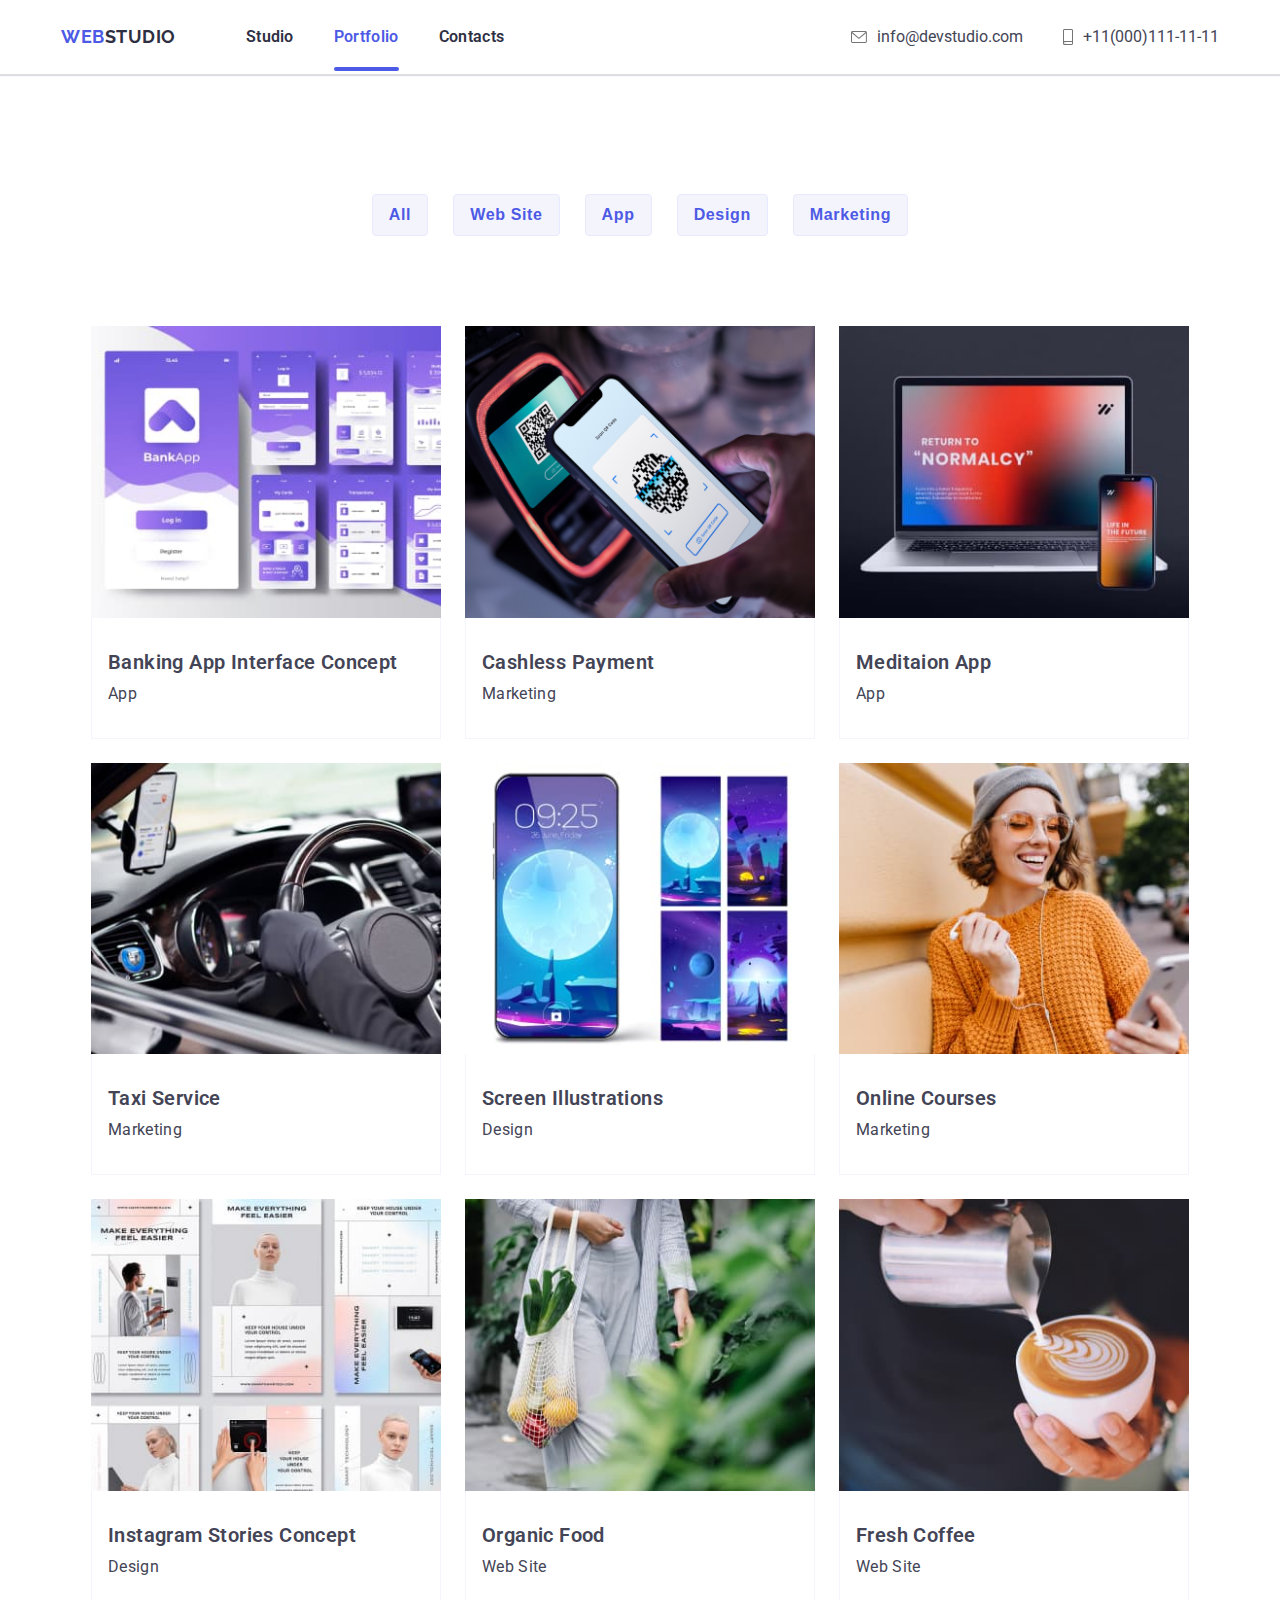
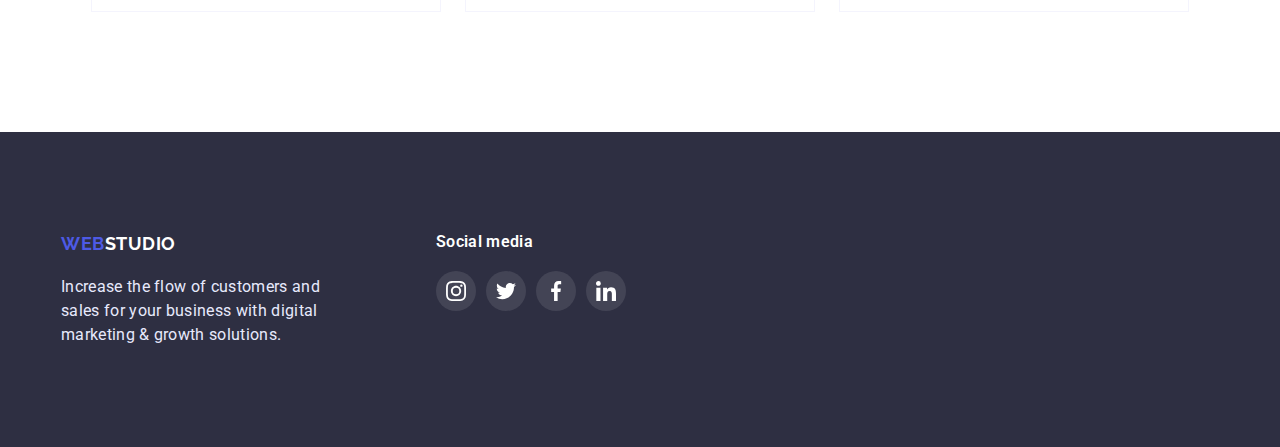
==== portfolio.html @ a41ee50e "first commit" ====
<!DOCTYPE html>
<html lang="en">
<head>
    <meta charset="UTF-8">
    <meta http-equiv="X-UA-Compatible" content="IE=edge">
    <meta name="viewport" content="width=device-width, initial-scale=1.0">
    <title>HomeWork03</title>
    <link rel="stylesheet" href="css/styles.css">
    <link rel="preconnect" href="https://fonts.googleapis.com">
    <link rel="preconnect" href="https://fonts.gstatic.com" crossorigin>
    <link href="https://fonts.googleapis.com/css2?family=Raleway:wght@700&family=Roboto:wght@400;500;700;900&display=swap" rel="stylesheet">
    <link rel="stylesheet" href="node_modules/modern-normalize/modern-normalize.css">
</head>
<body>
    <header class="header">
        <div class="container">
            <nav class="nav">
                <a href="#" class="logo"><span class="logo-text">WEB</span>STUDIO</a>
                <ul class="nav-list">
                    <li class="nav-item">
                        <a class="nav-link" href="./index.html">Studio</a>
                    </li>
                    <li class="nav-item">
                        <a class="nav-link current" href="./portfolio.html">Portfolio</a>
                    </li>
                    <li class="nav-item">
                        <a class="nav-link" href="#">Contacts</a>
                    </li>
                </ul>
            </nav>
            <ul class="contact-list">
                <li class="contact-item">
                    <a class="contact-link" href="mailto:info@devstudio.com">
                      <svg class="icon" width="16" height="12">
                        <use href="./images/sprite.svg#icon-mail"></use>
                      </svg>
                      info@devstudio.com
                    </a>
                </li>
                <li class="contact-item">
                    <a class="contact-link" href="tel:+11 (000) 111-11-11">
                      <svg class="icon" width="10" height="16">
                        <use href="./images/sprite.svg#icon-smartphone"></use>
                      </svg>+11(000)111-11-11</a>
                </li>
            </ul>
        </div>
    </header>
    <main>
        <section class="portfolio section">
            <div class="container">
                <h1 class="portfolio-title hidden">Portfolio</h1>
                <ul class="filteres">
                    <li class="filter-item">
                        <button type="button" class="filter-btn">All</button>
                    </li>
                    <li class="filter-item">
                        <button type="button"  class="filter-btn">Web Site</button>
                    </li>
                    <li class="filter-item">
                        <button type="button"  class="filter-btn">App</button>
                    </li>
                    <li class="filter-item">
                        <button type="button"  class="filter-btn">Design</button>
                    </li>
                    <li class="filter-item">
                        <button type="button"  class="filter-btn">Marketing</button>
                    </li>
                </ul>
                <ul class="gallery-list">
                    <li class="gallery-card">
                        <div class="gallery-card-thumb">
                            <img src="./images/img05.jpg" alt="Banking App Interface Concept" width="350"
                            height="294">
                            <div class="gallery-card-info">
                                <p class="gallery-card-info-text">
                                    14 Stylish and User-Friendly App Design Concepts · Task Manager App · Calorie Tracker App · Exotic Fruit Ecommerce App · Cloud Storage App
                                </p>
                              </div>
                        </div>
                        <div class="gallery-card-wrapper">
                            <h2 class="gallery-card-title">Banking App Interface Concept</h2>
                            <p class="gallery-card-text">App</p>
                        </div>
                    </li>
                    <li class="gallery-card">
                        <div class="gallery-card-thumb">
                            <img class="img" src="./images/img06.jpg" alt="Cashless Payment" width="350"
                            height="294">
                            <div class="gallery-card-info">
                                <p class="gallery-card-info-text">
                                    14 Stylish and User-Friendly App Design Concepts · Task Manager App · Calorie Tracker App · Exotic Fruit Ecommerce App · Cloud Storage App
                                </p>
                              </div>
                        </div>                      
                        <div class="gallery-card-wrapper">
                            <h2 class="gallery-card-title">Cashless Payment</h2>
                            <p class="gallery-card-text">Marketing</p>
                        </div>
                    </li>
                    <li class="gallery-card">   
                        <div class="gallery-card-thumb">
                            <img src="./images/img07.jpg" alt="Meditaion App" width="350"
                            height="294">
                            <div class="gallery-card-info">
                                <p class="gallery-card-info-text">
                                    14 Stylish and User-Friendly App Design Concepts · Task Manager App · Calorie Tracker App · Exotic Fruit Ecommerce App · Cloud Storage App
                                </p>
                              </div>
                        </div>                     
                        <div class="gallery-card-wrapper">
                            <h2 class="gallery-card-title">Meditaion App</h2>
                            <p class="gallery-card-text">App</p>
                        </div>
                    </li>
                    <li class="gallery-card">
                        <div class="gallery-card-thumb">
                            <img src="./images/img08.jpg" alt="Taxi Service"   width="350"
                            height="294">
                            <div class="gallery-card-info">
                                <p class="gallery-card-info-text">
                                    14 Stylish and User-Friendly App Design Concepts · Task Manager App · Calorie Tracker App · Exotic Fruit Ecommerce App · Cloud Storage App
                                </p>
                              </div>
                        </div>
                        <div class="gallery-card-wrapper">
                            <h2 class="gallery-card-title">Taxi Service</h2>
                            <p class="gallery-card-text">Marketing</p>
                        </div>
                    </li>
                    <li class="gallery-card">
                        <div class="gallery-card-thumb">
                            <img src="./images/img09.jpg" alt="Screen Illustrations" width="350"
                            height="294">
                            <div class="gallery-card-info">
                                <p class="gallery-card-info-text">
                                    14 Stylish and User-Friendly App Design Concepts · Task Manager App · Calorie Tracker App · Exotic Fruit Ecommerce App · Cloud Storage App
                                </p>
                              </div>
                        </div>
                        <div class="gallery-card-wrapper">
                            <h2 class="gallery-card-title">Screen Illustrations</h2>
                            <p class="gallery-card-text">Design</p>
                        </div>
                    </li>
                    <li class="gallery-card">
                        <div class="gallery-card-thumb">
                            <img src="./images/img10.jpg" alt="Online Courses" width="350"
                            height="294">
                            <div class="gallery-card-info">
                                <p class="gallery-card-info-text">
                                    14 Stylish and User-Friendly App Design Concepts · Task Manager App · Calorie Tracker App · Exotic Fruit Ecommerce App · Cloud Storage App
                                </p>
                              </div>
                        </div>
                        <div class="gallery-card-wrapper">
                            <h2 class="gallery-card-title">Online Courses</h2>
                            <p class="gallery-card-text">Marketing</p>
                        </div>
                    </li>
                    <li class="gallery-card">
                        <div class="gallery-card-thumb">
                            <img src="./images/img11.jpg" alt="Instagram Stories Concept" width="350"
                            height="294">
                            <div class="gallery-card-info">
                                <p class="gallery-card-info-text">
                                    14 Stylish and User-Friendly App Design Concepts · Task Manager App · Calorie Tracker App · Exotic Fruit Ecommerce App · Cloud Storage App
                                </p>
                              </div>
                        </div>
                        <div class="gallery-card-wrapper">
                            <h2 class="gallery-card-title">Instagram Stories Concept</h2>
                            <p class="gallery-card-text">Design</p>
                        </div>
                    </li>
                    <li class="gallery-card"> 
                        <div class="gallery-card-thumb">
                            <img src="./images/img12.jpg" alt="Organic Food" width="350"
                            height="294">
                            <div class="gallery-card-info">
                                <p class="gallery-card-info-text">
                                    14 Stylish and User-Friendly App Design Concepts · Task Manager App · Calorie Tracker App · Exotic Fruit Ecommerce App · Cloud Storage App
                                </p>
                            </div>
                        </div>
                        <div class="gallery-card-wrapper">
                            <h2 class="gallery-card-title">Organic Food</h2>
                            <p class="gallery-card-text">Web Site</p>
                        </div>
                    </li>
                    <li class="gallery-card">
                        <div class="gallery-card-thumb">
                            <img src="./images/img13.jpg" alt="Banking App Interface Concept" width="350"
                            height="294">
                                                    <div class="gallery-card-info">
                                <p class="gallery-card-info-text">
                                    14 Stylish and User-Friendly App Design Concepts · Task Manager App · Calorie Tracker App · Exotic Fruit Ecommerce App · Cloud Storage App
                                </p>
                              </div>
                        </div>
                        <div class="gallery-card-wrapper">
                            <h2 class="gallery-card-title">Fresh Coffee</h2>
                            <p class="gallery-card-text">Web Site</p>
                        </div>
                    </li>
                </ul>
            </div>
        </section>
    </main>
    <footer class="footer">
        <div class="container">
            <div class="footer-info">
                <a href="#" class="logo footer-logo"><span class="logo-text">WEB</span>STUDIO</a>
                <p class="footer-text">Increase the flow of customers and sales for your business with digital marketing & growth solutions.</p>
            </div>
            <div class="footer-links">
                <p class="footer-links-title">Social media</p>
                <ul class="list">
                  <li class="item">
                    <a class="link" href="https://www.instagram.com/" target="_blank" rel="noopener noreferrer">
                      <svg class="icon" width="20" height="20">
                        <use href="./images/sprite.svg#icon-instagram"></use>
                      </svg>
                    </a>
                  </li>
                  <li class="item">
                    <a class="link" href="https://twitter.com/" target="_blank" rel="noopener noreferrer"
                      ><svg class="icon" width="20" height="20">
                        <use href="./images/sprite.svg#icon-twitter"></use>
                      </svg>
                    </a>
                  </li>
                  <li class="item">
                    <a class="link" href="https://www.facebook.com/" target="_blank" rel="noopener noreferrer"
                      ><svg class="icon" width="20" height="20">
                        <use href="./images/sprite.svg#icon-facebook"></use>
                      </svg>
                    </a>
                  </li>
                  <li class="item">
                    <a class="link" href="https://www.linkedin.com/" target="_blank" rel="noopener noreferrer">
                        <svg class="icon" width="20" height="20">
                            <use href="./images/sprite.svg#icon-linkedin">
                            </use>
                        </svg>
                    </a>
                  </li>
                </ul>
              </div>
        </div>
    </footer>
</body>
</html>
---- css/styles.css ----
:root {
    --primary-text-color: #434455;
    --primary-bg-color: #ffffff;
    --navy-blue: #2E2F42;
    --iris: #4D5AE5;
    --cloud: #F4F4FD;
    --cornflower: #E7E9FC;
  }

  body {
    color: var(--primary-text-color);
    background-color: var(--primery-bg-color);
    font-family: Roboto, sans-serif;
    margin: 0;
    padding: 0;
    box-sizing: border-box;
}

ul, li, h1, h2, h3, p, a {
    margin: 0;
    padding: 0;
}

img {
    display: block;
    max-width: 100%;
    height: auto;
}

.container {
    width: 1158px;
    margin: 0 auto;
    padding: 0 15px;
}

.section {
    padding: 120px 0;
}

.header {
    padding: 25px 0;
    box-shadow: 1px 1px 1px 1px rgba(46, 47, 66, 0.16);
}

.header > .container {
    display: flex;
    justify-content: space-between;
}

.nav {
    display: flex;
    justify-content: space-between;
    align-items: center;
}

.nav-list {
    display: flex;
    align-items: center;
}

.nav-item {
    list-style: none;
    padding: 0;
    font-size: 16px;
    font-weight: 600;
    line-height: 1.5;
    letter-spacing: 0.02em;
    transition: color 250ms cubic-bezier(0.4, 0, 0.2, 1);
}

.nav-item:not(:last-child) {
    margin-right: 40px;
}

.nav-link {
    color: var(--navy-blue);
    text-decoration: none;
}

.nav-link.current {
    position: relative;
    color: var(--iris);
}

.nav-link.current::after {
    content: "";
    position: absolute;
    bottom: -25px;
    left: 0;
    width: 100%;
    height: 4px;
    background-color: var(--iris);
    border-radius: 2px;
  }

.nav-link:hover {
    color: var(--primary-text-color);
}

.nav-link:focus {
    color: var(--iris);
}

.contact-list {
    display: flex;
    align-items: center;
}

.contact-item {
    list-style: none;
    font-size: 16px;
    line-height: 1.5;
    margin-left: 40px;
    
}

.contact-link:hover {
    color: var(--iris);
}

.contact-link {
    display: flex;
    align-items: center;
    gap: 10px;
    text-decoration: none;
    color: var(--primary-text-color);
    transition: color 250ms cubic-bezier(0.4, 0, 0.2, 1), fill 250ms cubic-bezier(0.4, 0, 0.2, 1);
}

.logo {
    margin-right: 70px;
  
    color: var(--navy-blue);
  
    font-family: Raleway, sans-serif;
    font-weight: 700;
    font-size: 18px;
    line-height: 1.3;
    letter-spacing: 0.03em;

    text-decoration: none;
  }

.logo-text {
    color: var(--iris);
  }

.backdrop {
    position: absolute;
    top: 0;
    left: 0;
    width: 100%;
    height: 100%;
    background-color: rgba(0, 0, 0, 0.2);
  
    opacity: 1;
}

.backdrop.is-hidden {
    opacity: 0;
    pointer-events: none;
}

.modal {
    position: absolute;
    z-index: 999;
    top: 50%;
    left: 50%;
    transform: translate(-50%, -50%);
    display: flex;
    justify-content: flex-end;
    align-items: flex-start;
  
    min-height: 581px;
    min-width: 528px;
    background-color: #fff;
}

.close {
    min-width: 24px;
    min-height: 24px;
    padding: 0;
    border: none;
    margin-top: 8px;
    margin-right: 8px;
    background-color: transparent;
    background-repeat: no-repeat;
    background-image: url(../images/close.svg);
}

.close:hover {
    cursor: pointer;
}

.tagline {
    background-color: var(--navy-blue);
    padding: 180px 0;
    margin-right: auto;
    margin-left: auto;
    max-width: 1600px;
    background-image: linear-gradient(rgba(46, 47, 66, 0.8), rgba(46, 47, 66, 0.8)), url(../images/tagline-bg.jpg);
    background-repeat: no-repeat;

}

.tagline > .container{
    display: flex;
    flex-direction: column;
    align-items: center;
    justify-content: center;
}

.tagline-title {
    font-size: 56px;
    font-weight: 600;
    line-height: 1.1;
    letter-spacing: 0.02em;
    color: var(--primary-bg-color);
    margin-bottom: 55px;
    text-align: center;
}

.tagline-btn {
    padding: 16px 32px;
    background-color: var(--iris);
    color: var(--primary-bg-color);
    border: none;
    border-radius: 4px;
    font-size: 16px;
    font-weight: 600;
    line-height: 1.1;
    letter-spacing: 0.04em;
    transition: color 250ms cubic-bezier(0.4, 0, 0.2, 1), background-color 250ms cubic-bezier(0.4, 0, 0.2, 1);
}

.tagline-btn:hover,
.tagline-btn:focus {
    cursor: pointer;
    box-shadow: 1px 1px 1px 1px rgba(46, 47, 66, 0.16);
}

.icon-box {
    display: flex;
    justify-content: center;
    align-items: center;
    height: 120px;
    margin-bottom: 30px;
    border-radius: 4px;
  
    background-color: var(--cloud);
  }

.advantages {
    padding-bottom: 0;
}


.advantages-list {
    display: flex;
}

.advantages-item {
    list-style: none;
    width: 270px;
    display: flex;
    flex-direction: column;
    flex-wrap: wrap;
}

.advantages-item:not(:last-child) {
    margin-right: 30px;
}

.advantages-title {
    font-size: 20px;
    font-weight: 600;
    line-height: 1.2;
    letter-spacing: 0.02em;
    color: var(--navy-blue);
    margin-bottom: 20px;
}

.advantages-text {
    font-size: 16px;
    font-weight: 400;
    line-height: 1.5;
    letter-spacing: 0.02em;
}



.work-title {
    text-align: center;
    margin-bottom: 80px;
    font-size: 36px;
    font-weight: 600;
    letter-spacing: 0.02em;
    color: var(--navy-blue);
}

.work-list {
    display: flex;
}

.work-item {
    list-style: none;
}

.work-item:not(:last-child) {
    margin-right: 24px;
  }

.team {
    background-color: var(--cloud);
}

.team-title {
    font-size: 36px;
    font-weight: 600;
    letter-spacing: 0.02em;
    text-align: center;
    margin-bottom: 75px;
}

.team-list {
    display: flex;
    justify-content: space-around;
    align-items: center;
}

.team-item {
    list-style: none;
    display: flex;
    flex-direction: column;
    align-items: center;
    background-color: var(--primary-bg-color);
    border-bottom: 1px solid #ececec;
    border-radius: 4px;
    filter: drop-shadow(0px, 2px rgba(46, 47, 66, 0.16));
}

.team-item:not(:last-child) {
    margin-right: 30px;
  }

.team-item-title {
    text-align: center;
    font-size: 20px;
    line-height: 1.2;
    font-weight: 600;
    letter-spacing: 0.02em;
    color: var(--navy-blue);
}

.list {
    list-style: none;
    display: flex;
    justify-content: center;
    align-items: center;
    margin-bottom: 30px;
}

.link {
    text-decoration: none;
    height: 40px;
    width: 40px;
    display: inline-flex;
    justify-content: center;
    align-items: center;
    border-radius: 50%;
    --color3: var(--primary-bg-color);
    background-color: var(--iris);
    transition: fill 250ms cubic-bezier(0.4, 0, 0.2, 1), background-color 250ms cubic-bezier(0.4, 0, 0.2, 1);
}

.link:hover,
.linl:focus {
    background-color: var(--primary-bg-color);
    --color3: var(--iris);
}



.item:not(:last-child) {
    margin-right: 10px;
}

.title-wrapper {
    display: flex;
    flex-direction: column;
    gap: 10px;
    padding: 30px 0 0 0;
}

.team-item-text {
    text-align: center;
    font-size: 16px;
    font-weight: 400;
    line-height: 1.5;
    letter-spacing: 0.02em;
    --color3: var(--primary-text-color);
    margin-top: 0;
    margin-bottom: 20px;
}


.clients-titel {
    text-align: center;
    font-size: 36px;
    font-weight: 600;
    letter-spacing: 0.03em;
    color: var(--navy-blue);
    margin-bottom: 75px;
}

.clients-list {
    list-style: none;
    display: flex;
    justify-content: center;
  }

.clients-list > .client:not(:last-child) {
    margin-right: 30px;
}

.clients-list .link {
    display: flex;
    align-items: center;
    justify-content: center;
  
    width: 168px;
    height: 88px;
    border: 1px solid #8E8F99;
    border-radius: 4px;
    background-color: #ffffff;
    --color3: #8E8F99;
    transition: border-color 250ms cubic-bezier(0.4, 0, 0.2, 1), fill 250ms cubic-bezier(0.4, 0, 0.2, 1);
}
  
.clients-list .link:hover,
.clients-list .link:focus {
    background-color: var(--iris);
    --color3: #ffffff ;
}

.footer {
    padding: 100px 0;
    background-color: var(--navy-blue);
}

.footer > .container {
    display: flex;
    gap: 110px;
}

.footer-links .link {
    background-color: rgba(255, 255, 255, 0.1);
    --color3: var(--primary-bg-color);
    transition: background-color 250ms cubic-bezier(0.4, 0, 0.2, 1);
}

.footer-links .link:hover {
    cursor: pointer;
    background-color: #31D0AA;
    --color3: #ffffff
}

.footer-links-title {
    font-style: 16px;
    font-weight: 600;
    letter-spacing: 0.02em;
    color: var(--primary-bg-color);
    margin-bottom: 20px;
}

.footer-logo {
    color: var(--primary-bg-color);
    margin-bottom: 20px;
}

.footer-text {
    width: 265px;
    font-size: 16px;
    font-weight: 400;
    line-height: 1.5;
    letter-spacing: 0.02em;
    color: var(--cornflower);
    margin-top: 20px;
}

.portfolio-title {
    text-align: center;
}

.filteres {
    display: flex;
    justify-content: center;
    flex-wrap: wrap;
    margin-bottom: 90px;
}

.filter-item {
    list-style: none;
}


.filter-item:not(:last-child) {
    margin-right: 25px;
  }

.filter-btn{
    padding: 8px 16px;
    color: var(--iris);
    background-color: var(--cloud);
    border: 1px solid var(--cornflower);
    border-radius: 4px;
    font-size: 16px;
    font-weight: 600;
    line-height: 1.5;
    letter-spacing: 0.04em;
    text-align: center;
    transition: color 250ms cubic-bezier(0.4, 0, 0.2, 1);
}

.filter-btn:hover,
.filter-btn:focus {
    cursor: pointer;
    color: var(--primary-bg-color);
    background-color: var(--iris);
    box-shadow: 1px 1px 1px 1px rgba(46, 47, 66, 0.16);
}

.gallery-list {
    display: flex;
    justify-content: center;
    flex-wrap: wrap;
}

.gallery-card {
    list-style: none;
    position: relative;
    filter: drop-shadow(0px, 1px rgba(46, 47, 66, 0.08));
    box-sizing: border-box;
    border-radius: 6px;
    transition: box-shadow 250ms cubic-bezier(0.4, 0, 0.2, 1);
}

.gallery-card:hover,
.gallery-card:focus {
    cursor: pointer;
    box-shadow: 0px 1px 1px rgba(0, 0, 0, 0.12), 0px 4px 4px rgba(0, 0, 0, 0.06), 1px 4px 6px rgba(0, 0, 0, 0.16);
}

.img-text {
    position: absolute;
    top: 30px;
    left: 30px;
    width: 295px;
    font-size: 16px;
    line-height: 1.5;
    letter-spacing: 0.02em;
    font-weight: 400;
    color: var(--cloud);
}

.gallery-card:not(:nth-child(3n + 3)) {
    margin-right: 24px;
  }
  
.gallery-card:not(:nth-last-child(-n + 3)) {
    margin-bottom: 24px;
  }

.gallery-card-wrapper {
    padding: 32px 16px;
    border: 0.5px solid var(--cloud);
    border-top: none;
}

.gallery-card-title {
    margin-bottom: 8px;
    font-size: 20px;
    line-height: 1.2;
    font-weight: 600;
    letter-spacing: 0.02em;
}
.gallery-card-text {
    margin: 0;
    font-size: 16px;
    font-weight: 400;
    line-height: 1.5;
    letter-spacing: 0.02em;
}

.hidden {
    display: none;
}

.gallery-card-info {
    position: absolute;
    top: 0;
    left: 0;
    width: 100%;
    height: 100%;
    padding: 40px 32px;
    background-color: #4d5ae5db;
    transform: translateY(100%);
    transition: transform 250ms cubic-bezier(0.4, 0, 0.2, 1);
  }

.gallery-card-info-text {
    font-weight: 400;
    font-size: 16px;
    line-height: 1.5;
  
    color: var(--cloud);
}

.gallery-card-thumb {
    position: relative;
    overflow: hidden;
}

.gallery-card-thumb:hover .gallery-card-info,
.gallery-card-thumb:focus .gallery-card-info {
  transform: translateY(0);
}
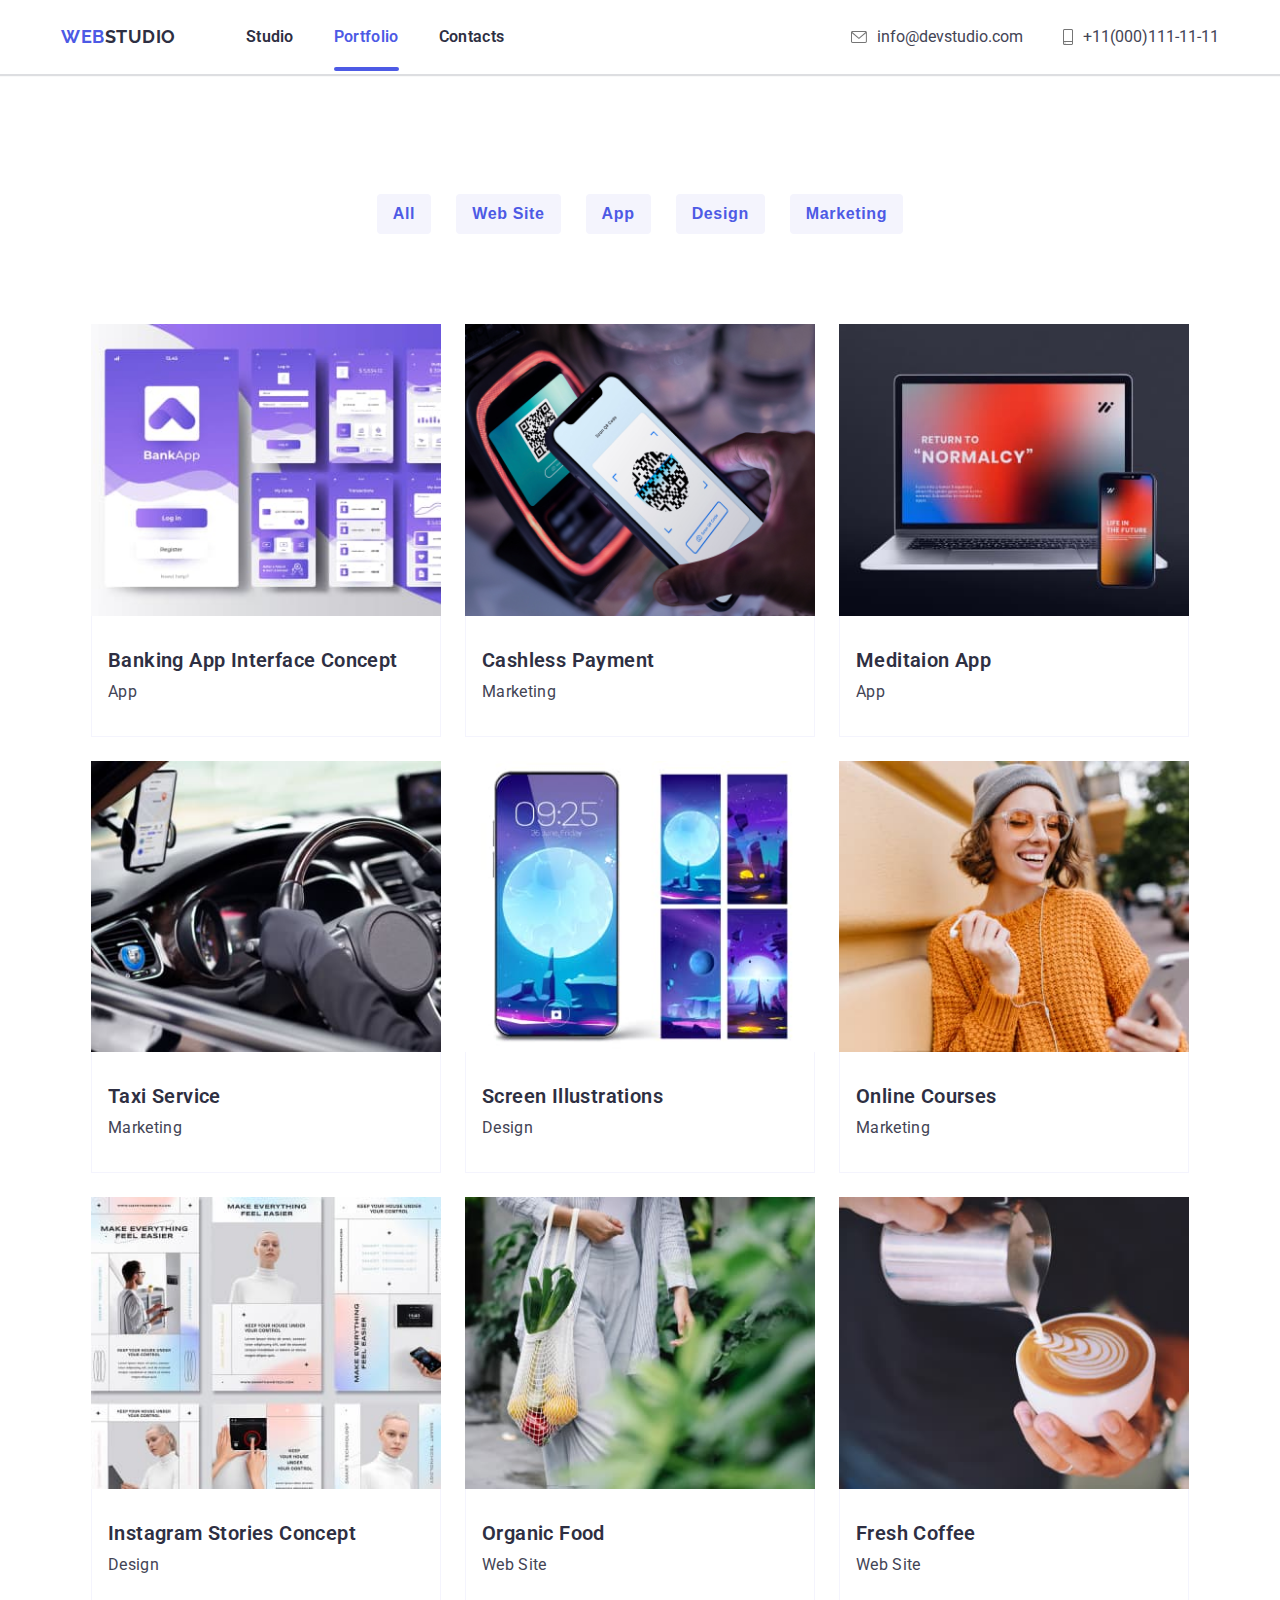
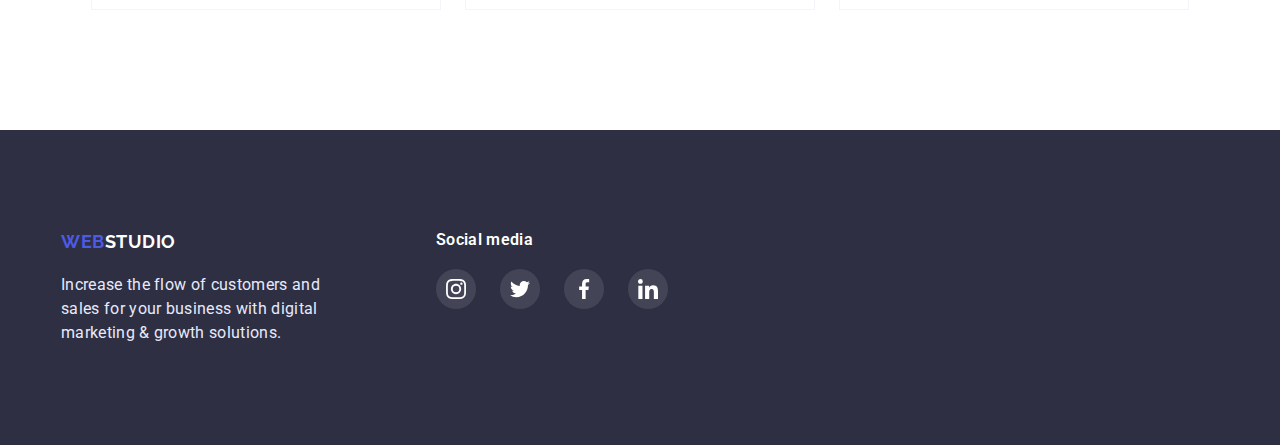
==== commit 5529d687: "fixed bugs" ====
--- a/portfolio.html
+++ b/portfolio.html
@@ -9,7 +9,7 @@
     <link rel="preconnect" href="https://fonts.googleapis.com">
     <link rel="preconnect" href="https://fonts.gstatic.com" crossorigin>
     <link href="https://fonts.googleapis.com/css2?family=Raleway:wght@700&family=Roboto:wght@400;500;700;900&display=swap" rel="stylesheet">
-    <link rel="stylesheet" href="node_modules/modern-normalize/modern-normalize.css">
+    <link rel="stylesheet" href="./node_modules/modern-normalize/modern-normalize.css">
 </head>
 <body>
     <header class="header">
@@ -69,139 +69,157 @@
                 </ul>
                 <ul class="gallery-list">
                     <li class="gallery-card">
-                        <div class="gallery-card-thumb">
-                            <img src="./images/img05.jpg" alt="Banking App Interface Concept" width="350"
-                            height="294">
-                            <div class="gallery-card-info">
-                                <p class="gallery-card-info-text">
-                                    14 Stylish and User-Friendly App Design Concepts · Task Manager App · Calorie Tracker App · Exotic Fruit Ecommerce App · Cloud Storage App
-                                </p>
-                              </div>
-                        </div>
-                        <div class="gallery-card-wrapper">
-                            <h2 class="gallery-card-title">Banking App Interface Concept</h2>
-                            <p class="gallery-card-text">App</p>
-                        </div>
-                    </li>
-                    <li class="gallery-card">
-                        <div class="gallery-card-thumb">
-                            <img class="img" src="./images/img06.jpg" alt="Cashless Payment" width="350"
-                            height="294">
-                            <div class="gallery-card-info">
-                                <p class="gallery-card-info-text">
-                                    14 Stylish and User-Friendly App Design Concepts · Task Manager App · Calorie Tracker App · Exotic Fruit Ecommerce App · Cloud Storage App
-                                </p>
-                              </div>
-                        </div>                      
-                        <div class="gallery-card-wrapper">
-                            <h2 class="gallery-card-title">Cashless Payment</h2>
-                            <p class="gallery-card-text">Marketing</p>
-                        </div>
-                    </li>
-                    <li class="gallery-card">   
-                        <div class="gallery-card-thumb">
-                            <img src="./images/img07.jpg" alt="Meditaion App" width="350"
-                            height="294">
-                            <div class="gallery-card-info">
-                                <p class="gallery-card-info-text">
-                                    14 Stylish and User-Friendly App Design Concepts · Task Manager App · Calorie Tracker App · Exotic Fruit Ecommerce App · Cloud Storage App
-                                </p>
-                              </div>
-                        </div>                     
-                        <div class="gallery-card-wrapper">
-                            <h2 class="gallery-card-title">Meditaion App</h2>
-                            <p class="gallery-card-text">App</p>
-                        </div>
-                    </li>
-                    <li class="gallery-card">
-                        <div class="gallery-card-thumb">
-                            <img src="./images/img08.jpg" alt="Taxi Service"   width="350"
-                            height="294">
-                            <div class="gallery-card-info">
-                                <p class="gallery-card-info-text">
-                                    14 Stylish and User-Friendly App Design Concepts · Task Manager App · Calorie Tracker App · Exotic Fruit Ecommerce App · Cloud Storage App
-                                </p>
-                              </div>
-                        </div>
-                        <div class="gallery-card-wrapper">
-                            <h2 class="gallery-card-title">Taxi Service</h2>
-                            <p class="gallery-card-text">Marketing</p>
-                        </div>
-                    </li>
-                    <li class="gallery-card">
-                        <div class="gallery-card-thumb">
-                            <img src="./images/img09.jpg" alt="Screen Illustrations" width="350"
-                            height="294">
-                            <div class="gallery-card-info">
-                                <p class="gallery-card-info-text">
-                                    14 Stylish and User-Friendly App Design Concepts · Task Manager App · Calorie Tracker App · Exotic Fruit Ecommerce App · Cloud Storage App
-                                </p>
-                              </div>
-                        </div>
-                        <div class="gallery-card-wrapper">
-                            <h2 class="gallery-card-title">Screen Illustrations</h2>
-                            <p class="gallery-card-text">Design</p>
-                        </div>
-                    </li>
-                    <li class="gallery-card">
-                        <div class="gallery-card-thumb">
-                            <img src="./images/img10.jpg" alt="Online Courses" width="350"
-                            height="294">
-                            <div class="gallery-card-info">
-                                <p class="gallery-card-info-text">
-                                    14 Stylish and User-Friendly App Design Concepts · Task Manager App · Calorie Tracker App · Exotic Fruit Ecommerce App · Cloud Storage App
-                                </p>
-                              </div>
-                        </div>
-                        <div class="gallery-card-wrapper">
-                            <h2 class="gallery-card-title">Online Courses</h2>
-                            <p class="gallery-card-text">Marketing</p>
-                        </div>
-                    </li>
-                    <li class="gallery-card">
-                        <div class="gallery-card-thumb">
-                            <img src="./images/img11.jpg" alt="Instagram Stories Concept" width="350"
-                            height="294">
-                            <div class="gallery-card-info">
-                                <p class="gallery-card-info-text">
-                                    14 Stylish and User-Friendly App Design Concepts · Task Manager App · Calorie Tracker App · Exotic Fruit Ecommerce App · Cloud Storage App
-                                </p>
-                              </div>
-                        </div>
-                        <div class="gallery-card-wrapper">
-                            <h2 class="gallery-card-title">Instagram Stories Concept</h2>
-                            <p class="gallery-card-text">Design</p>
-                        </div>
-                    </li>
-                    <li class="gallery-card"> 
-                        <div class="gallery-card-thumb">
-                            <img src="./images/img12.jpg" alt="Organic Food" width="350"
-                            height="294">
-                            <div class="gallery-card-info">
-                                <p class="gallery-card-info-text">
-                                    14 Stylish and User-Friendly App Design Concepts · Task Manager App · Calorie Tracker App · Exotic Fruit Ecommerce App · Cloud Storage App
-                                </p>
-                            </div>
-                        </div>
-                        <div class="gallery-card-wrapper">
-                            <h2 class="gallery-card-title">Organic Food</h2>
-                            <p class="gallery-card-text">Web Site</p>
-                        </div>
-                    </li>
-                    <li class="gallery-card">
-                        <div class="gallery-card-thumb">
-                            <img src="./images/img13.jpg" alt="Banking App Interface Concept" width="350"
-                            height="294">
-                                                    <div class="gallery-card-info">
-                                <p class="gallery-card-info-text">
-                                    14 Stylish and User-Friendly App Design Concepts · Task Manager App · Calorie Tracker App · Exotic Fruit Ecommerce App · Cloud Storage App
-                                </p>
-                              </div>
-                        </div>
-                        <div class="gallery-card-wrapper">
-                            <h2 class="gallery-card-title">Fresh Coffee</h2>
-                            <p class="gallery-card-text">Web Site</p>
-                        </div>
+                        <a href="" class="card-link">
+                            <div class="gallery-card-thumb">
+                                <img src="./images/img05.jpg" alt="Banking App Interface Concept" width="350"
+                                height="294">
+                                <div class="gallery-card-info">
+                                    <p class="gallery-card-info-text">
+                                        14 Stylish and User-Friendly App Design Concepts · Task Manager App · Calorie Tracker App · Exotic Fruit Ecommerce App · Cloud Storage App
+                                    </p>
+                                  </div>
+                            </div>
+                            <div class="gallery-card-wrapper">
+                                <h2 class="gallery-card-title">Banking App Interface Concept</h2>
+                                <p class="gallery-card-text">App</p>
+                            </div>
+                        </a>
+                    </li>
+                    <li class="gallery-card">
+                        <a href="" class="card-link">
+                            <div class="gallery-card-thumb">
+                                <img class="img" src="./images/img06.jpg" alt="Cashless Payment" width="350"
+                                height="294">
+                                <div class="gallery-card-info">
+                                    <p class="gallery-card-info-text">
+                                        14 Stylish and User-Friendly App Design Concepts · Task Manager App · Calorie Tracker App · Exotic Fruit Ecommerce App · Cloud Storage App
+                                    </p>
+                                  </div>
+                            </div>                      
+                            <div class="gallery-card-wrapper">
+                                <h2 class="gallery-card-title">Cashless Payment</h2>
+                                <p class="gallery-card-text">Marketing</p>
+                            </div>
+                        </a>
+                    </li>
+                    <li class="gallery-card">
+                        <a href="" class="card-link">
+                            <div class="gallery-card-thumb">
+                                <img src="./images/img07.jpg" alt="Meditaion App" width="350"
+                                height="294">
+                                <div class="gallery-card-info">
+                                    <p class="gallery-card-info-text">
+                                        14 Stylish and User-Friendly App Design Concepts · Task Manager App · Calorie Tracker App · Exotic Fruit Ecommerce App · Cloud Storage App
+                                    </p>
+                                  </div>
+                            </div>                     
+                            <div class="gallery-card-wrapper">
+                                <h2 class="gallery-card-title">Meditaion App</h2>
+                                <p class="gallery-card-text">App</p>
+                            </div>
+                        </a>   
+                    </li>
+                    <li class="gallery-card">
+                        <a href="" class="card-link">
+                            <div class="gallery-card-thumb">
+                                <img src="./images/img08.jpg" alt="Taxi Service"   width="350"
+                                height="294">
+                                <div class="gallery-card-info">
+                                    <p class="gallery-card-info-text">
+                                        14 Stylish and User-Friendly App Design Concepts · Task Manager App · Calorie Tracker App · Exotic Fruit Ecommerce App · Cloud Storage App
+                                    </p>
+                                  </div>
+                            </div>
+                            <div class="gallery-card-wrapper">
+                                <h2 class="gallery-card-title">Taxi Service</h2>
+                                <p class="gallery-card-text">Marketing</p>
+                            </div>
+                        </a>
+                    </li>
+                    <li class="gallery-card">
+                        <a href="" class="card-link">
+                            <div class="gallery-card-thumb">
+                                <img src="./images/img09.jpg" alt="Screen Illustrations" width="350"
+                                height="294">
+                                <div class="gallery-card-info">
+                                    <p class="gallery-card-info-text">
+                                        14 Stylish and User-Friendly App Design Concepts · Task Manager App · Calorie Tracker App · Exotic Fruit Ecommerce App · Cloud Storage App
+                                    </p>
+                                  </div>
+                            </div>
+                            <div class="gallery-card-wrapper">
+                                <h2 class="gallery-card-title">Screen Illustrations</h2>
+                                <p class="gallery-card-text">Design</p>
+                            </div>
+                        </a>
+                    </li>
+                    <li class="gallery-card">
+                        <a href="" class="card-link">
+                            <div class="gallery-card-thumb">
+                                <img src="./images/img10.jpg" alt="Online Courses" width="350"
+                                height="294">
+                                <div class="gallery-card-info">
+                                    <p class="gallery-card-info-text">
+                                        14 Stylish and User-Friendly App Design Concepts · Task Manager App · Calorie Tracker App · Exotic Fruit Ecommerce App · Cloud Storage App
+                                    </p>
+                                  </div>
+                            </div>
+                            <div class="gallery-card-wrapper">
+                                <h2 class="gallery-card-title">Online Courses</h2>
+                                <p class="gallery-card-text">Marketing</p>
+                            </div>
+                        </a>
+                    </li>
+                    <li class="gallery-card">
+                        <a href="" class="card-link">
+                            <div class="gallery-card-thumb">
+                                <img src="./images/img11.jpg" alt="Instagram Stories Concept" width="350"
+                                height="294">
+                                <div class="gallery-card-info">
+                                    <p class="gallery-card-info-text">
+                                        14 Stylish and User-Friendly App Design Concepts · Task Manager App · Calorie Tracker App · Exotic Fruit Ecommerce App · Cloud Storage App
+                                    </p>
+                                  </div>
+                            </div>
+                            <div class="gallery-card-wrapper">
+                                <h2 class="gallery-card-title">Instagram Stories Concept</h2>
+                                <p class="gallery-card-text">Design</p>
+                            </div>
+                        </a>
+                    </li>
+                    <li class="gallery-card">
+                        <a href="" class="card-link">
+                            <div class="gallery-card-thumb">
+                                <img src="./images/img12.jpg" alt="Organic Food" width="350"
+                                height="294">
+                                <div class="gallery-card-info">
+                                    <p class="gallery-card-info-text">
+                                        14 Stylish and User-Friendly App Design Concepts · Task Manager App · Calorie Tracker App · Exotic Fruit Ecommerce App · Cloud Storage App
+                                    </p>
+                                </div>
+                            </div>
+                            <div class="gallery-card-wrapper">
+                                <h2 class="gallery-card-title">Organic Food</h2>
+                                <p class="gallery-card-text">Web Site</p>
+                            </div>
+                        </a> 
+                    </li>
+                    <li class="gallery-card">
+                        <a href="" class="card-link">
+                            <div class="gallery-card-thumb">
+                                <img src="./images/img13.jpg" alt="Banking App Interface Concept" width="350"
+                                height="294">
+                                                        <div class="gallery-card-info">
+                                    <p class="gallery-card-info-text">
+                                        14 Stylish and User-Friendly App Design Concepts · Task Manager App · Calorie Tracker App · Exotic Fruit Ecommerce App · Cloud Storage App
+                                    </p>
+                                  </div>
+                            </div>
+                            <div class="gallery-card-wrapper">
+                                <h2 class="gallery-card-title">Fresh Coffee</h2>
+                                <p class="gallery-card-text">Web Site</p>
+                            </div>
+                        </a>
                     </li>
                 </ul>
             </div>
--- a/css/styles.css
+++ b/css/styles.css
@@ -114,8 +114,10 @@
     
 }
 
-.contact-link:hover {
+.contact-link:hover,
+.icon:hover {
     color: var(--iris);
+    --color4: var(--iris);
 }
 
 .contact-link {
@@ -200,6 +202,7 @@
     max-width: 1600px;
     background-image: linear-gradient(rgba(46, 47, 66, 0.8), rgba(46, 47, 66, 0.8)), url(../images/tagline-bg.jpg);
     background-repeat: no-repeat;
+    background-size: cover;
 
 }
 
@@ -382,14 +385,14 @@
 
 
 .item:not(:last-child) {
-    margin-right: 10px;
+    margin-right: 24px;
 }
 
 .title-wrapper {
     display: flex;
     flex-direction: column;
-    gap: 10px;
-    padding: 30px 0 0 0;
+    gap: 15px;
+    padding: 30px 0;
 }
 
 .team-item-text {
@@ -400,7 +403,6 @@
     letter-spacing: 0.02em;
     --color3: var(--primary-text-color);
     margin-top: 0;
-    margin-bottom: 20px;
 }
 
 
@@ -439,8 +441,9 @@
   
 .clients-list .link:hover,
 .clients-list .link:focus {
-    background-color: var(--iris);
-    --color3: #ffffff ;
+    background-color: #ffffff;
+    --color3: var(--iris) ;
+    border-color: var(--iris);
 }
 
 .footer {
@@ -520,11 +523,12 @@
     letter-spacing: 0.04em;
     text-align: center;
     transition: color 250ms cubic-bezier(0.4, 0, 0.2, 1);
+    cursor: pointer;
+    border: none;
 }
 
 .filter-btn:hover,
 .filter-btn:focus {
-    cursor: pointer;
     color: var(--primary-bg-color);
     background-color: var(--iris);
     box-shadow: 1px 1px 1px 1px rgba(46, 47, 66, 0.16);
@@ -543,10 +547,15 @@
     box-sizing: border-box;
     border-radius: 6px;
     transition: box-shadow 250ms cubic-bezier(0.4, 0, 0.2, 1);
-}
-
-.gallery-card:hover,
-.gallery-card:focus {
+} 
+
+.card-link {
+    display: block;
+    text-decoration: none;
+}
+
+.card-link:hover,
+.card-link:focus {
     cursor: pointer;
     box-shadow: 0px 1px 1px rgba(0, 0, 0, 0.12), 0px 4px 4px rgba(0, 0, 0, 0.06), 1px 4px 6px rgba(0, 0, 0, 0.16);
 }
@@ -578,6 +587,7 @@
 }
 
 .gallery-card-title {
+    color: var(--navy-blue);
     margin-bottom: 8px;
     font-size: 20px;
     line-height: 1.2;
@@ -585,6 +595,7 @@
     letter-spacing: 0.02em;
 }
 .gallery-card-text {
+    color: #434455;
     margin: 0;
     font-size: 16px;
     font-weight: 400;
